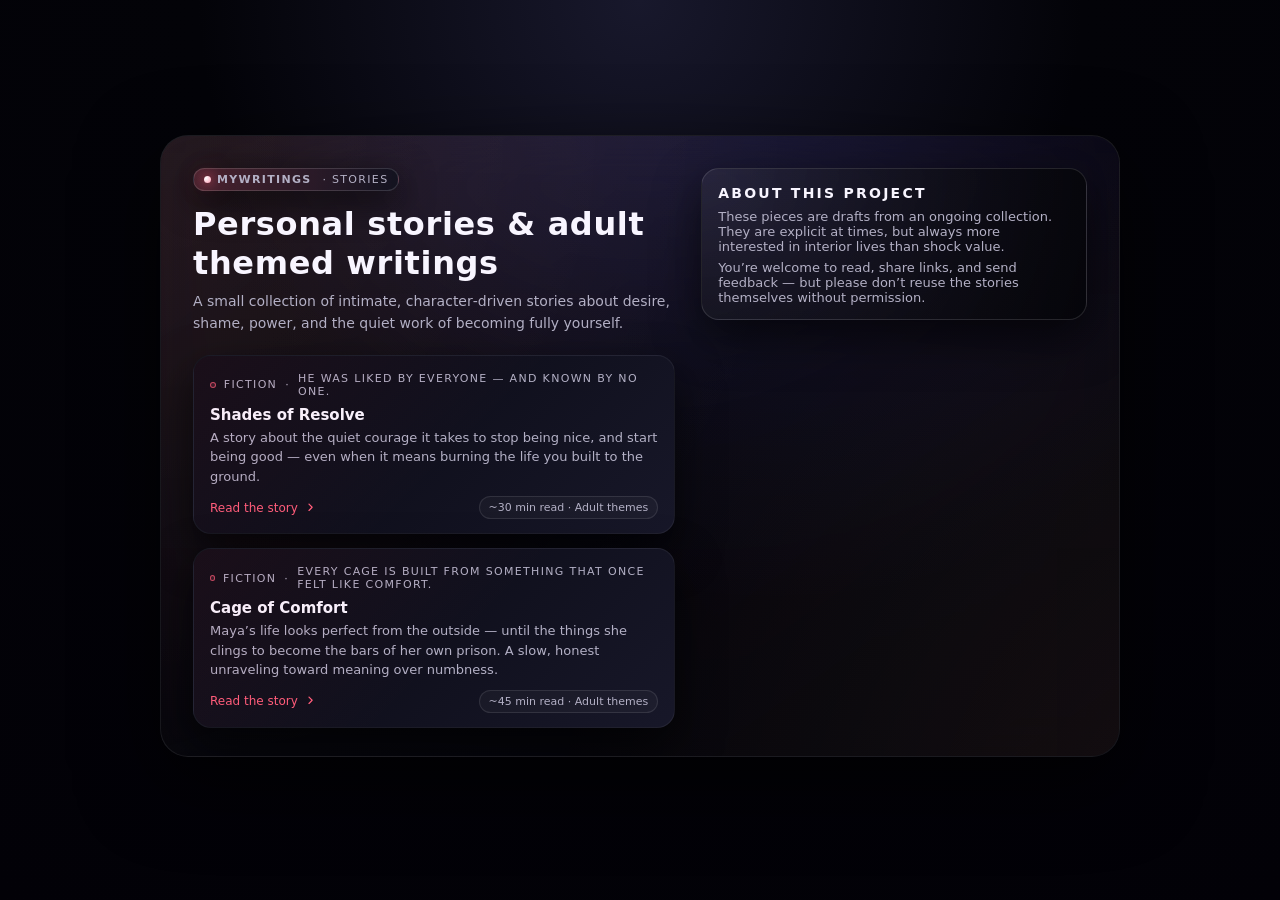
==== index1.html @ 5236d775 "Create index1.html" ====
<!DOCTYPE html>
<html lang="en">
<head>
  <meta charset="UTF-8">
  <title>mywritings – Personal stories & adult themed writings</title>
  <meta name="viewport" content="width=device-width, initial-scale=1">

  <!-- Shared styles: move into styles.css later if you prefer -->
  <style>
    :root {
      --bg: #050509;
      --bg-card: #101018;
      --accent: #ff5c7a;
      --accent-soft: rgba(255, 92, 122, 0.15);
      --text-main: #f8f5ff;
      --text-muted: #b3b0c5;
      --border-subtle: rgba(255, 255, 255, 0.06);
      --radius-lg: 18px;
      --radius-xl: 28px;
      --shadow-soft: 0 24px 80px rgba(0, 0, 0, 0.72);
      --shadow-card: 0 18px 45px rgba(0, 0, 0, 0.6);
    }

    * {
      box-sizing: border-box;
      margin: 0;
      padding: 0;
    }

    body {
      min-height: 100vh;
      background: radial-gradient(circle at top, #18182c 0, #030308 40%, #020107 100%);
      color: var(--text-main);
      font-family: system-ui, -apple-system, BlinkMacSystemFont, "SF Pro Text",
                   "Helvetica Neue", Arial, sans-serif;
      -webkit-font-smoothing: antialiased;
      padding: 32px 16px 40px;
      display: flex;
      align-items: center;
      justify-content: center;
    }

    .page {
      width: 100%;
      max-width: 960px;
      background: linear-gradient(145deg, rgba(255,255,255,0.04), rgba(3,3,10,0.9));
      border-radius: var(--radius-xl);
      border: 1px solid rgba(255, 255, 255, 0.08);
      box-shadow: var(--shadow-soft);
      padding: 28px 22px;
      backdrop-filter: blur(28px);
      position: relative;
      overflow: hidden;
    }

    @media (min-width: 720px) {
      .page {
        padding: 32px 32px 28px;
      }
    }

    .page::before {
      content: "";
      position: absolute;
      inset: -20%;
      background:
        radial-gradient(circle at 0% 0%, rgba(255,92,122,0.12) 0, transparent 50%),
        radial-gradient(circle at 60% 0%, rgba(113,85,255,0.14) 0, transparent 50%),
        radial-gradient(circle at 100% 100%, rgba(255,175,120,0.1) 0, transparent 50%);
      opacity: 0.9;
      pointer-events: none;
      z-index: -2;
    }

    .page::after {
      content: "";
      position: absolute;
      inset: 0;
      background: radial-gradient(circle at 0 0, rgba(255,255,255,0.06), transparent 60%);
      mix-blend-mode: soft-light;
      opacity: 0.6;
      pointer-events: none;
      z-index: -1;
    }

    .layout {
      display: grid;
      gap: 24px;
    }

    @media (min-width: 880px) {
      .layout {
        grid-template-columns: minmax(0, 5fr) minmax(0, 4fr);
        gap: 26px;
        align-items: flex-start;
      }
    }

    header {
      margin-bottom: 16px;
    }

    .tag {
      display: inline-flex;
      align-items: center;
      gap: 6px;
      padding: 4px 10px;
      border-radius: 999px;
      background: radial-gradient(circle at 0 0, rgba(255,92,122,0.18), rgba(19,19,32,0.96));
      border: 1px solid rgba(255,255,255,0.14);
      box-shadow: 0 10px 35px rgba(0,0,0,0.7);
      font-size: 11px;
      text-transform: uppercase;
      letter-spacing: 0.12em;
      color: var(--text-muted);
      margin-bottom: 14px;
    }

    .tag span {
      width: 7px;
      height: 7px;
      border-radius: 999px;
      background: radial-gradient(circle at 30% 30%, #fff, #ff9cb3);
      box-shadow:
        0 0 12px rgba(255,92,122,0.9),
        0 0 24px rgba(255,92,122,0.7);
    }

    h1 {
      font-size: 28px;
      line-height: 1.2;
      letter-spacing: 0.02em;
      margin-bottom: 8px;
    }

    @media (min-width: 720px) {
      h1 {
        font-size: 32px;
      }
    }

    .subtitle {
      font-size: 14px;
      line-height: 1.6;
      color: var(--text-muted);
      max-width: 520px;
    }

    .story-list {
      display: grid;
      gap: 14px;
      margin-top: 20px;
    }

    .story-card {
      padding: 16px 16px 14px;
      border-radius: var(--radius-lg);
      background: linear-gradient(135deg, rgba(9,9,18,0.98), rgba(24,24,42,0.97));
      border: 1px solid var(--border-subtle);
      box-shadow: var(--shadow-card);
      position: relative;
      overflow: hidden;
    }

    .story-card::before {
      content: "";
      position: absolute;
      inset: 0;
      background: linear-gradient(135deg, rgba(255,92,122,0.08), transparent 55%);
      opacity: 0.9;
      pointer-events: none;
    }

    .story-meta {
      display: flex;
      align-items: center;
      gap: 8px;
      font-size: 11px;
      color: var(--text-muted);
      text-transform: uppercase;
      letter-spacing: 0.12em;
      margin-bottom: 8px;
    }

    .story-meta-dot {
      width: 6px;
      height: 6px;
      border-radius: 999px;
      background: var(--accent-soft);
      border: 1px solid rgba(255,92,122,0.7);
    }

    .story-title {
      font-size: 15px;
      font-weight: 600;
      margin-bottom: 4px;
    }

    .story-desc {
      font-size: 13px;
      line-height: 1.5;
      color: var(--text-muted);
      margin-bottom: 10px;
    }

    .story-footer {
      display: flex;
      align-items: center;
      justify-content: space-between;
      gap: 10px;
      font-size: 12px;
    }

    .story-link {
      display: inline-flex;
      align-items: center;
      gap: 6px;
      color: var(--accent);
      text-decoration: none;
      font-weight: 500;
    }

    .story-link svg {
      width: 14px;
      height: 14px;
    }

    .story-meta-pill {
      padding: 4px 9px;
      border-radius: 999px;
      font-size: 11px;
      color: var(--text-muted);
      background: rgba(255,255,255,0.03);
      border: 1px solid rgba(255,255,255,0.1);
    }

    .side-panel {
      padding: 16px 16px 14px;
      border-radius: var(--radius-lg);
      background: radial-gradient(circle at 0 0, rgba(255,255,255,0.06), rgba(5,5,10,0.96));
      border: 1px solid rgba(255,255,255,0.12);
      box-shadow: var(--shadow-card);
      font-size: 13px;
      color: var(--text-muted);
    }

    .side-panel h2 {
      font-size: 14px;
      margin-bottom: 8px;
      text-transform: uppercase;
      letter-spacing: 0.16em;
      color: var(--text-main);
    }

    .side-panel p + p {
      margin-top: 6px;
    }
  </style>
</head>
<body>
  <main class="page">
    <div class="layout">
      <section>
        <header>
          <div class="tag">
            <span></span>
            <strong>mywritings</strong>&nbsp;·&nbsp;Stories
          </div>
          <h1>Personal stories & adult themed writings</h1>
          <p class="subtitle">
            A small collection of intimate, character‑driven stories about desire,
            shame, power, and the quiet work of becoming fully yourself.
          </p>
        </header>

        <div class="story-list">

          <!-- Story 1 -->
          <article class="story-card">
            <div class="story-meta">
              <div class="story-meta-dot"></div>
              <span>Fiction</span>
              <span>·</span>
              <span>He was liked by everyone — and known by no one.</span>
            </div>
            <h3 class="story-title">Shades of Resolve</h3>
            <p class="story-desc">
              A story about the quiet courage it takes to stop being nice, and start
              being good — even when it means burning the life you built to the ground.
            </p>
            <div class="story-footer">
              <a class="story-link" href="shades-of-resolve.html">
                Read the story
                <svg viewBox="0 0 16 16" aria-hidden="true">
                  <path fill="currentColor"
                    d="M5.2 3.1c-.3.3-.3.7 0 1l3.1 3.1-3.1 3.1c-.3.3-.3.7 0 1 .3.3.7.3 1 0l3.6-3.6c.3-.3.3-.7 0-1L6.2 3.1c-.3-.3-.7-.3-1 0z" />
                </svg>
              </a>
              <span class="story-meta-pill">~30 min read · Adult themes</span>
            </div>
          </article>

          <!-- Story 2 -->
          <article class="story-card">
            <div class="story-meta">
              <div class="story-meta-dot"></div>
              <span>Fiction</span>
              <span>·</span>
              <span>Every cage is built from something that once felt like comfort.</span>
            </div>
            <h3 class="story-title">Cage of Comfort</h3>
            <p class="story-desc">
              Maya’s life looks perfect from the outside — until the things she clings
              to become the bars of her own prison. A slow, honest unraveling toward
              meaning over numbness.
            </p>
            <div class="story-footer">
              <a class="story-link" href="cage-of-comfort.html">
                Read the story
                <svg viewBox="0 0 16 16" aria-hidden="true">
                  <path fill="currentColor"
                    d="M5.2 3.1c-.3.3-.3.7 0 1l3.1 3.1-3.1 3.1c-.3.3-.3.7 0 1 .3.3.7.3 1 0l3.6-3.6c.3-.3.3-.7 0-1L6.2 3.1c-.3-.3-.7-.3-1 0z" />
                </svg>
              </a>
              <span class="story-meta-pill">~45 min read · Adult themes</span>
            </div>
          </article>

          <!-- Add new stories here -->
          <!--
          <article class="story-card">
            ...
            <a class="story-link" href="new-story.html">Read the story …</a>
            ...
          </article>
          -->

        </div>
      </section>

      <aside class="side-panel">
        <h2>About this project</h2>
        <p>
          These pieces are drafts from an ongoing collection. They are explicit at
          times, but always more interested in interior lives than shock value.
        </p>
        <p>
          You’re welcome to read, share links, and send feedback — but please don’t
          reuse the stories themselves without permission.
        </p>
      </aside>
    </div>
  </main>
</body>
</html>
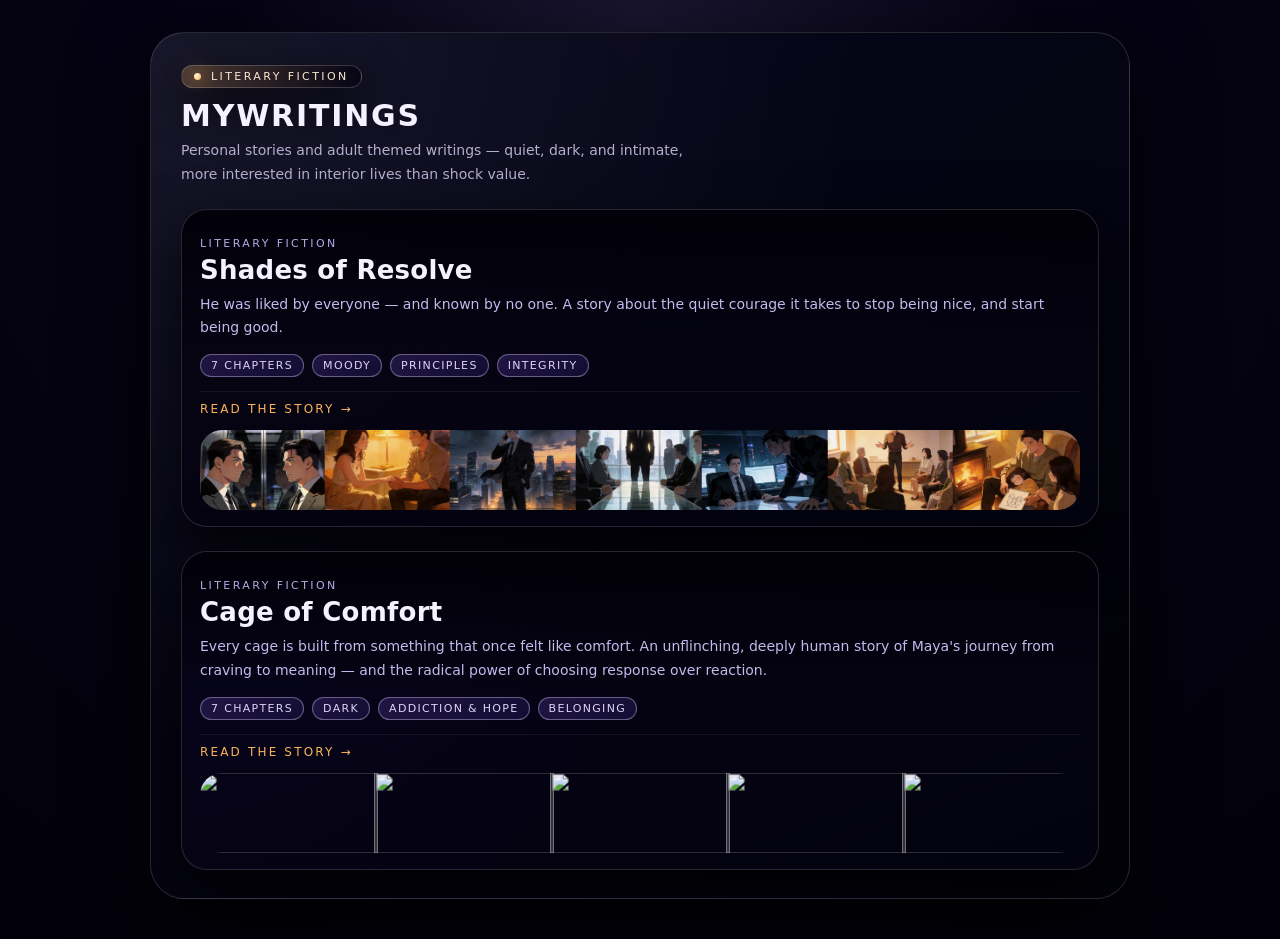
==== commit 9e917e03: "Rename index.html to index1.html" ====
--- a/index1.html
+++ b/index1.html
@@ -2,354 +2,116 @@
 <html lang="en">
 <head>
   <meta charset="UTF-8">
-  <title>mywritings – Personal stories & adult themed writings</title>
+  <title>mywritings – Shades of Resolve & Cage of Comfort</title>
   <meta name="viewport" content="width=device-width, initial-scale=1">
 
-  <!-- Shared styles: move into styles.css later if you prefer -->
-  <style>
-    :root {
-      --bg: #050509;
-      --bg-card: #101018;
-      --accent: #ff5c7a;
-      --accent-soft: rgba(255, 92, 122, 0.15);
-      --text-main: #f8f5ff;
-      --text-muted: #b3b0c5;
-      --border-subtle: rgba(255, 255, 255, 0.06);
-      --radius-lg: 18px;
-      --radius-xl: 28px;
-      --shadow-soft: 0 24px 80px rgba(0, 0, 0, 0.72);
-      --shadow-card: 0 18px 45px rgba(0, 0, 0, 0.6);
-    }
+  <!-- All the dark theme styling lives in styles.css -->
+  <link rel="stylesheet" href="styles.css">
+</head>
+<body class="page-body">
+  <main class="page">
+    <header class="page-header">
+      <div class="brand-tag">
+        <span class="brand-dot"></span>
+        <span class="brand-label">LITERARY FICTION</span>
+      </div>
+      <h1 class="page-title">mywritings</h1>
+      <p class="page-subtitle">
+        Personal stories and adult themed writings — quiet, dark, and intimate,
+        more interested in interior lives than shock value.
+      </p>
+    </header>
 
-    * {
-      box-sizing: border-box;
-      margin: 0;
-      padding: 0;
-    }
+    <section class="stories">
 
-    body {
-      min-height: 100vh;
-      background: radial-gradient(circle at top, #18182c 0, #030308 40%, #020107 100%);
-      color: var(--text-main);
-      font-family: system-ui, -apple-system, BlinkMacSystemFont, "SF Pro Text",
-                   "Helvetica Neue", Arial, sans-serif;
-      -webkit-font-smoothing: antialiased;
-      padding: 32px 16px 40px;
-      display: flex;
-      align-items: center;
-      justify-content: center;
-    }
+      <!-- Shades of Resolve card -->
+      <article class="story-card story-resolve">
+        <div class="story-overlay"></div>
 
-    .page {
-      width: 100%;
-      max-width: 960px;
-      background: linear-gradient(145deg, rgba(255,255,255,0.04), rgba(3,3,10,0.9));
-      border-radius: var(--radius-xl);
-      border: 1px solid rgba(255, 255, 255, 0.08);
-      box-shadow: var(--shadow-soft);
-      padding: 28px 22px;
-      backdrop-filter: blur(28px);
-      position: relative;
-      overflow: hidden;
-    }
+        <div class="story-header">
+          <span class="story-genre">Literary fiction</span>
+          <h2 class="story-title">Shades of Resolve</h2>
+          <p class="story-tagline">
+            He was liked by everyone — and known by no one. A story about the quiet
+            courage it takes to stop being nice, and start being good.
+          </p>
+        </div>
 
-    @media (min-width: 720px) {
-      .page {
-        padding: 32px 32px 28px;
-      }
-    }
+        <div class="story-meta-row">
+          <span class="story-pill">7 chapters</span>
+          <span class="story-pill">Moody</span>
+          <span class="story-pill">Principles</span>
+          <span class="story-pill">Integrity</span>
+        </div>
 
-    .page::before {
-      content: "";
-      position: absolute;
-      inset: -20%;
-      background:
-        radial-gradient(circle at 0% 0%, rgba(255,92,122,0.12) 0, transparent 50%),
-        radial-gradient(circle at 60% 0%, rgba(113,85,255,0.14) 0, transparent 50%),
-        radial-gradient(circle at 100% 100%, rgba(255,175,120,0.1) 0, transparent 50%);
-      opacity: 0.9;
-      pointer-events: none;
-      z-index: -2;
-    }
+        <footer class="story-footer">
+          <a class="story-link" href="shades-of-resolve.html">
+            READ THE STORY →
+          </a>
+        </footer>
 
-    .page::after {
-      content: "";
-      position: absolute;
-      inset: 0;
-      background: radial-gradient(circle at 0 0, rgba(255,255,255,0.06), transparent 60%);
-      mix-blend-mode: soft-light;
-      opacity: 0.6;
-      pointer-events: none;
-      z-index: -1;
-    }
+        <!-- Chapter image strip (use your real image filenames) -->
+        <div class="story-strip">
+          <img src="images/shades_ch1.png" alt="" class="story-strip-img">
+          <img src="images/shades_ch2.png" alt="" class="story-strip-img">
+          <img src="images/shades_ch3.png" alt="" class="story-strip-img">
+          <img src="images/shades_ch4.png" alt="" class="story-strip-img">
+          <img src="images/shades_ch5.png" alt="" class="story-strip-img">
+          <img src="images/shades_ch6.png" alt="" class="story-strip-img">
+          <img src="images/shades_ch7.png" alt="" class="story-strip-img">
+        </div>
+      </article>
 
-    .layout {
-      display: grid;
-      gap: 24px;
-    }
+      <!-- Cage of Comfort card -->
+      <article class="story-card story-cage">
+        <div class="story-overlay"></div>
 
-    @media (min-width: 880px) {
-      .layout {
-        grid-template-columns: minmax(0, 5fr) minmax(0, 4fr);
-        gap: 26px;
-        align-items: flex-start;
-      }
-    }
+        <div class="story-header">
+          <span class="story-genre">Literary fiction</span>
+          <h2 class="story-title">Cage of Comfort</h2>
+          <p class="story-tagline">
+            Every cage is built from something that once felt like comfort.
+            An unflinching, deeply human story of Maya's journey from craving
+            to meaning — and the radical power of choosing response over reaction.
+          </p>
+        </div>
 
-    header {
-      margin-bottom: 16px;
-    }
+        <div class="story-meta-row">
+          <span class="story-pill">7 chapters</span>
+          <span class="story-pill">Dark</span>
+          <span class="story-pill">Addiction &amp; hope</span>
+          <span class="story-pill">Belonging</span>
+        </div>
 
-    .tag {
-      display: inline-flex;
-      align-items: center;
-      gap: 6px;
-      padding: 4px 10px;
-      border-radius: 999px;
-      background: radial-gradient(circle at 0 0, rgba(255,92,122,0.18), rgba(19,19,32,0.96));
-      border: 1px solid rgba(255,255,255,0.14);
-      box-shadow: 0 10px 35px rgba(0,0,0,0.7);
-      font-size: 11px;
-      text-transform: uppercase;
-      letter-spacing: 0.12em;
-      color: var(--text-muted);
-      margin-bottom: 14px;
-    }
+        <footer class="story-footer">
+          <a class="story-link" href="cage-of-comfort.html">
+            READ THE STORY →
+          </a>
+        </footer>
 
-    .tag span {
-      width: 7px;
-      height: 7px;
-      border-radius: 999px;
-      background: radial-gradient(circle at 30% 30%, #fff, #ff9cb3);
-      box-shadow:
-        0 0 12px rgba(255,92,122,0.9),
-        0 0 24px rgba(255,92,122,0.7);
-    }
+        <!-- Chapter image strip (use your real image filenames) -->
+        <div class="story-strip">
+          <img src="images/cage-1.jpg" alt="" class="story-strip-img">
+          <img src="images/cage-2.jpg" alt="" class="story-strip-img">
+          <img src="images/cage-3.jpg" alt="" class="story-strip-img">
+          <img src="images/cage-4.jpg" alt="" class="story-strip-img">
+          <img src="images/cage-5.jpg" alt="" class="story-strip-img">
+        </div>
+      </article>
 
-    h1 {
-      font-size: 28px;
-      line-height: 1.2;
-      letter-spacing: 0.02em;
-      margin-bottom: 8px;
-    }
+      <!-- Placeholder for future stories -->
+      <!--
+      <article class="story-card">
+        ...
+        <a class="story-link" href="new-story.html">READ THE STORY →</a>
+        ...
+      </article>
+      -->
 
-    @media (min-width: 720px) {
-      h1 {
-        font-size: 32px;
-      }
-    }
+    </section>
+  </main>
 
-    .subtitle {
-      font-size: 14px;
-      line-height: 1.6;
-      color: var(--text-muted);
-      max-width: 520px;
-    }
-
-    .story-list {
-      display: grid;
-      gap: 14px;
-      margin-top: 20px;
-    }
-
-    .story-card {
-      padding: 16px 16px 14px;
-      border-radius: var(--radius-lg);
-      background: linear-gradient(135deg, rgba(9,9,18,0.98), rgba(24,24,42,0.97));
-      border: 1px solid var(--border-subtle);
-      box-shadow: var(--shadow-card);
-      position: relative;
-      overflow: hidden;
-    }
-
-    .story-card::before {
-      content: "";
-      position: absolute;
-      inset: 0;
-      background: linear-gradient(135deg, rgba(255,92,122,0.08), transparent 55%);
-      opacity: 0.9;
-      pointer-events: none;
-    }
-
-    .story-meta {
-      display: flex;
-      align-items: center;
-      gap: 8px;
-      font-size: 11px;
-      color: var(--text-muted);
-      text-transform: uppercase;
-      letter-spacing: 0.12em;
-      margin-bottom: 8px;
-    }
-
-    .story-meta-dot {
-      width: 6px;
-      height: 6px;
-      border-radius: 999px;
-      background: var(--accent-soft);
-      border: 1px solid rgba(255,92,122,0.7);
-    }
-
-    .story-title {
-      font-size: 15px;
-      font-weight: 600;
-      margin-bottom: 4px;
-    }
-
-    .story-desc {
-      font-size: 13px;
-      line-height: 1.5;
-      color: var(--text-muted);
-      margin-bottom: 10px;
-    }
-
-    .story-footer {
-      display: flex;
-      align-items: center;
-      justify-content: space-between;
-      gap: 10px;
-      font-size: 12px;
-    }
-
-    .story-link {
-      display: inline-flex;
-      align-items: center;
-      gap: 6px;
-      color: var(--accent);
-      text-decoration: none;
-      font-weight: 500;
-    }
-
-    .story-link svg {
-      width: 14px;
-      height: 14px;
-    }
-
-    .story-meta-pill {
-      padding: 4px 9px;
-      border-radius: 999px;
-      font-size: 11px;
-      color: var(--text-muted);
-      background: rgba(255,255,255,0.03);
-      border: 1px solid rgba(255,255,255,0.1);
-    }
-
-    .side-panel {
-      padding: 16px 16px 14px;
-      border-radius: var(--radius-lg);
-      background: radial-gradient(circle at 0 0, rgba(255,255,255,0.06), rgba(5,5,10,0.96));
-      border: 1px solid rgba(255,255,255,0.12);
-      box-shadow: var(--shadow-card);
-      font-size: 13px;
-      color: var(--text-muted);
-    }
-
-    .side-panel h2 {
-      font-size: 14px;
-      margin-bottom: 8px;
-      text-transform: uppercase;
-      letter-spacing: 0.16em;
-      color: var(--text-main);
-    }
-
-    .side-panel p + p {
-      margin-top: 6px;
-    }
-  </style>
-</head>
-<body>
-  <main class="page">
-    <div class="layout">
-      <section>
-        <header>
-          <div class="tag">
-            <span></span>
-            <strong>mywritings</strong>&nbsp;·&nbsp;Stories
-          </div>
-          <h1>Personal stories & adult themed writings</h1>
-          <p class="subtitle">
-            A small collection of intimate, character‑driven stories about desire,
-            shame, power, and the quiet work of becoming fully yourself.
-          </p>
-        </header>
-
-        <div class="story-list">
-
-          <!-- Story 1 -->
-          <article class="story-card">
-            <div class="story-meta">
-              <div class="story-meta-dot"></div>
-              <span>Fiction</span>
-              <span>·</span>
-              <span>He was liked by everyone — and known by no one.</span>
-            </div>
-            <h3 class="story-title">Shades of Resolve</h3>
-            <p class="story-desc">
-              A story about the quiet courage it takes to stop being nice, and start
-              being good — even when it means burning the life you built to the ground.
-            </p>
-            <div class="story-footer">
-              <a class="story-link" href="shades-of-resolve.html">
-                Read the story
-                <svg viewBox="0 0 16 16" aria-hidden="true">
-                  <path fill="currentColor"
-                    d="M5.2 3.1c-.3.3-.3.7 0 1l3.1 3.1-3.1 3.1c-.3.3-.3.7 0 1 .3.3.7.3 1 0l3.6-3.6c.3-.3.3-.7 0-1L6.2 3.1c-.3-.3-.7-.3-1 0z" />
-                </svg>
-              </a>
-              <span class="story-meta-pill">~30 min read · Adult themes</span>
-            </div>
-          </article>
-
-          <!-- Story 2 -->
-          <article class="story-card">
-            <div class="story-meta">
-              <div class="story-meta-dot"></div>
-              <span>Fiction</span>
-              <span>·</span>
-              <span>Every cage is built from something that once felt like comfort.</span>
-            </div>
-            <h3 class="story-title">Cage of Comfort</h3>
-            <p class="story-desc">
-              Maya’s life looks perfect from the outside — until the things she clings
-              to become the bars of her own prison. A slow, honest unraveling toward
-              meaning over numbness.
-            </p>
-            <div class="story-footer">
-              <a class="story-link" href="cage-of-comfort.html">
-                Read the story
-                <svg viewBox="0 0 16 16" aria-hidden="true">
-                  <path fill="currentColor"
-                    d="M5.2 3.1c-.3.3-.3.7 0 1l3.1 3.1-3.1 3.1c-.3.3-.3.7 0 1 .3.3.7.3 1 0l3.6-3.6c.3-.3.3-.7 0-1L6.2 3.1c-.3-.3-.7-.3-1 0z" />
-                </svg>
-              </a>
-              <span class="story-meta-pill">~45 min read · Adult themes</span>
-            </div>
-          </article>
-
-          <!-- Add new stories here -->
-          <!--
-          <article class="story-card">
-            ...
-            <a class="story-link" href="new-story.html">Read the story …</a>
-            ...
-          </article>
-          -->
-
-        </div>
-      </section>
-
-      <aside class="side-panel">
-        <h2>About this project</h2>
-        <p>
-          These pieces are drafts from an ongoing collection. They are explicit at
-          times, but always more interested in interior lives than shock value.
-        </p>
-        <p>
-          You’re welcome to read, share links, and send feedback — but please don’t
-          reuse the stories themselves without permission.
-        </p>
-      </aside>
-    </div>
-  </main>
+  <!-- Optional JavaScript file -->
+  <script src="main.js" defer></script>
 </body>
 </html>
--- a/styles.css
+++ b/styles.css
@@ -0,0 +1,281 @@
+:root {
+  --bg: #040312;
+  --bg-card: #090819;
+  --bg-card-top: rgba(6, 4, 20, 0.98);
+  --accent-gold: #f8b35a;
+  --accent-gold-soft: rgba(248, 179, 90, 0.24);
+  --accent-purple: #c9b0ff;
+  --accent-purple-soft: rgba(201, 176, 255, 0.26);
+  --text-main: #f6f1ff;
+  --text-soft: #b5afcf;
+  --border-soft: rgba(255, 255, 255, 0.12);
+  --radius-card: 26px;
+  --radius-strip: 22px;
+  --shadow-deep: 0 32px 80px rgba(0, 0, 0, 0.9);
+  --shadow-card: 0 24px 60px rgba(0, 0, 0, 0.8);
+}
+
+*,
+*::before,
+*::after {
+  box-sizing: border-box;
+}
+
+html,
+body {
+  margin: 0;
+  padding: 0;
+}
+
+body.page-body {
+  min-height: 100vh;
+  background:
+    radial-gradient(circle at top, #1a1530 0, #050314 35%, #02010a 100%);
+  color: var(--text-main);
+  font-family: system-ui, -apple-system, BlinkMacSystemFont, "SF Pro Text",
+               "SF Pro Display", "Helvetica Neue", Arial, sans-serif;
+  -webkit-font-smoothing: antialiased;
+  display: flex;
+  align-items: center;
+  justify-content: center;
+  padding: 32px 16px 40px;
+}
+
+/* Page shell */
+
+.page {
+  width: 100%;
+  max-width: 980px;
+  border-radius: 34px;
+  background:
+    radial-gradient(circle at 0 0, rgba(255, 255, 255, 0.07), transparent 55%),
+    linear-gradient(145deg, rgba(7, 6, 28, 0.96), rgba(2, 2, 10, 0.98));
+  border: 1px solid rgba(255, 255, 255, 0.14);
+  box-shadow: var(--shadow-deep);
+  padding: 28px 22px 26px;
+  position: relative;
+  overflow: hidden;
+}
+
+.page::before {
+  content: "";
+  position: absolute;
+  inset: -30%;
+  background:
+    radial-gradient(circle at 10% 0%, rgba(254, 203, 128, 0.12), transparent 55%),
+    radial-gradient(circle at 80% 0%, rgba(148, 123, 255, 0.18), transparent 60%),
+    radial-gradient(circle at 100% 100%, rgba(255, 111, 139, 0.16), transparent 55%);
+  opacity: 0.9;
+  mix-blend-mode: soft-light;
+  pointer-events: none;
+  z-index: -1;
+}
+
+.page-header {
+  margin-bottom: 22px;
+}
+
+.brand-tag {
+  display: inline-flex;
+  align-items: center;
+  gap: 10px;
+  padding: 4px 12px;
+  border-radius: 999px;
+  border: 1px solid rgba(255, 255, 255, 0.18);
+  background:
+    radial-gradient(circle at 0 0, rgba(248, 179, 90, 0.22), rgba(7, 5, 20, 0.96));
+  box-shadow: 0 16px 40px rgba(0, 0, 0, 0.85);
+  margin-bottom: 10px;
+}
+
+.brand-dot {
+  width: 7px;
+  height: 7px;
+  border-radius: 999px;
+  background: radial-gradient(circle at 30% 30%, #fff7e1, #f8b35a);
+  box-shadow:
+    0 0 16px rgba(248, 179, 90, 0.95),
+    0 0 30px rgba(248, 179, 90, 0.8);
+}
+
+.brand-label {
+  font-size: 11px;
+  letter-spacing: 0.22em;
+  text-transform: uppercase;
+  color: rgba(255, 239, 213, 0.96);
+}
+
+.page-title {
+  font-size: 28px;
+  letter-spacing: 0.06em;
+  text-transform: uppercase;
+  margin: 0 0 6px;
+}
+
+.page-subtitle {
+  margin: 0;
+  max-width: 520px;
+  font-size: 14px;
+  line-height: 1.7;
+  color: var(--text-soft);
+}
+
+@media (min-width: 768px) {
+  .page {
+    padding: 32px 30px 28px;
+  }
+  .page-title {
+    font-size: 30px;
+  }
+}
+
+/* Story cards */
+
+.stories {
+  display: flex;
+  flex-direction: column;
+  gap: 20px;
+}
+
+.story-card {
+  position: relative;
+  border-radius: var(--radius-card);
+  background:
+    linear-gradient(160deg, var(--bg-card-top), rgba(3, 2, 15, 0.98));
+  border: 1px solid rgba(255, 255, 255, 0.14);
+  box-shadow: var(--shadow-card);
+  padding: 22px 18px 16px;
+  overflow: hidden;
+}
+
+.story-card + .story-card {
+  margin-top: 4px;
+}
+
+.story-overlay {
+  position: absolute;
+  inset: 0;
+  background:
+    radial-gradient(circle at 0 0, rgba(252, 204, 143, 0.16), transparent 55%),
+    linear-gradient(180deg, rgba(2, 2, 8, 0.0), rgba(2, 2, 8, 0.9));
+  mix-blend-mode: soft-light;
+  pointer-events: none;
+  opacity: 0.9;
+}
+
+.story-header,
+.story-meta-row,
+.story-footer,
+.story-strip {
+  position: relative;
+  z-index: 1;
+}
+
+.story-header {
+  margin-bottom: 14px;
+}
+
+.story-genre {
+  font-size: 11px;
+  letter-spacing: 0.22em;
+  text-transform: uppercase;
+  color: rgba(204, 187, 255, 0.9);
+}
+
+.story-title {
+  margin: 4px 0 8px;
+  font-size: 26px;
+  letter-spacing: 0.01em;
+}
+
+.story-tagline {
+  margin: 0;
+  font-size: 14px;
+  line-height: 1.7;
+  color: rgba(211, 202, 255, 0.92);
+}
+
+.story-meta-row {
+  display: flex;
+  flex-wrap: wrap;
+  gap: 8px;
+  margin-bottom: 14px;
+}
+
+.story-pill {
+  padding: 4px 10px;
+  border-radius: 999px;
+  border: 1px solid rgba(222, 205, 255, 0.4);
+  background: linear-gradient(145deg,
+    rgba(35, 24, 72, 0.9),
+    rgba(19, 13, 52, 0.96));
+  font-size: 11px;
+  letter-spacing: 0.12em;
+  text-transform: uppercase;
+  color: rgba(229, 219, 255, 0.96);
+}
+
+.story-footer {
+  display: flex;
+  justify-content: space-between;
+  align-items: center;
+  gap: 12px;
+  padding-top: 10px;
+  border-top: 1px solid rgba(255, 255, 255, 0.06);
+}
+
+.story-link {
+  font-size: 12px;
+  letter-spacing: 0.18em;
+  text-transform: uppercase;
+  text-decoration: none;
+  color: var(--accent-gold);
+}
+
+.story-link:hover {
+  text-decoration: underline;
+}
+
+/* Chapter strip */
+
+.story-strip {
+  margin-top: 14px;
+  border-radius: var(--radius-strip);
+  overflow: hidden;
+  display: grid;
+  grid-auto-flow: column;
+  grid-auto-columns: minmax(70px, 1fr);
+}
+
+.story-strip-img {
+  width: 100%;
+  height: 80px;
+  object-fit: cover;
+  filter: saturate(0.9) contrast(1.1) brightness(0.95);
+  transform: scale(1.02);
+}
+
+/* Variant tints per story */
+
+.story-resolve .story-overlay {
+  background:
+    linear-gradient(180deg, rgba(12, 7, 40, 0.9), transparent 45%),
+    radial-gradient(circle at 0 0, rgba(234, 184, 112, 0.22), transparent 55%);
+}
+
+.story-cage .story-overlay {
+  background:
+    linear-gradient(180deg, rgba(16, 4, 32, 0.9), transparent 45%),
+    radial-gradient(circle at 0 0, rgba(189, 140, 255, 0.26), transparent 55%);
+}
+
+/* Small screens */
+
+@media (max-width: 599px) {
+  .story-title {
+    font-size: 22px;
+  }
+  .story-strip-img {
+    height: 70px;
+  }
+}
